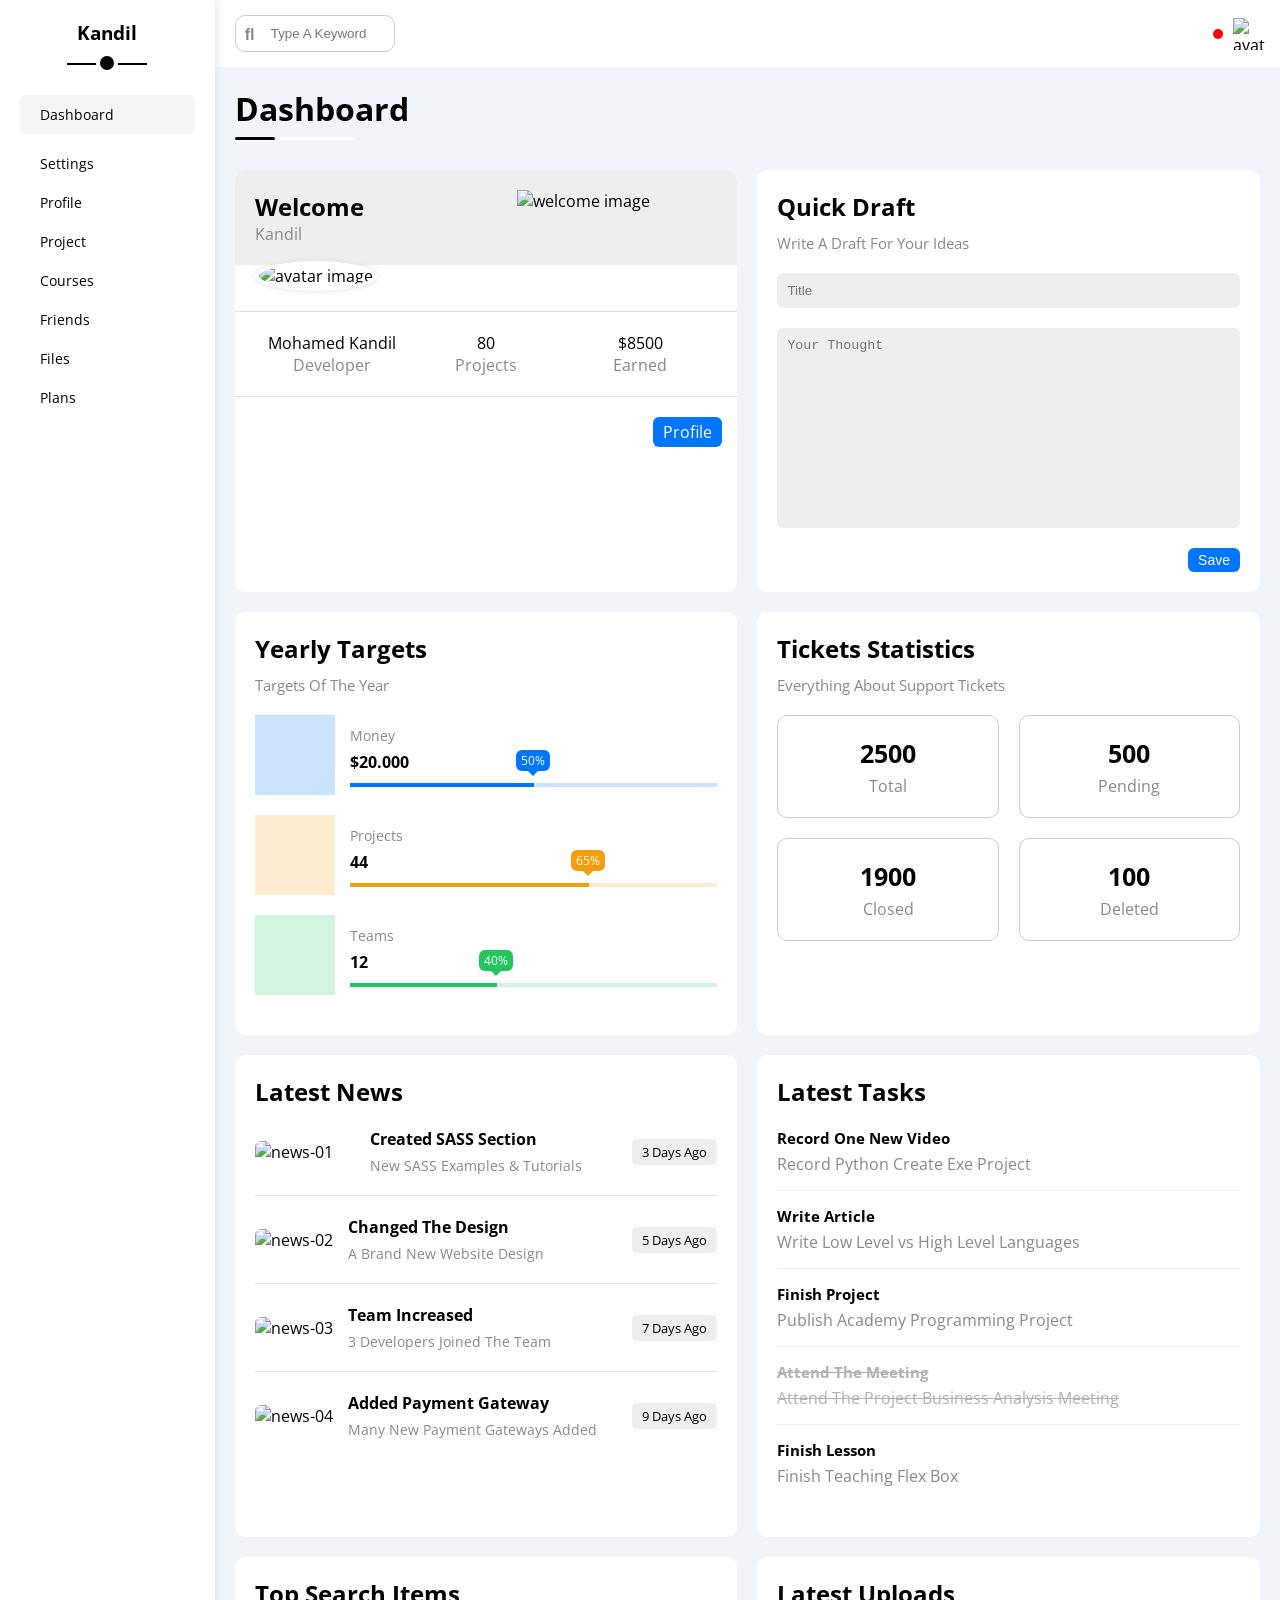
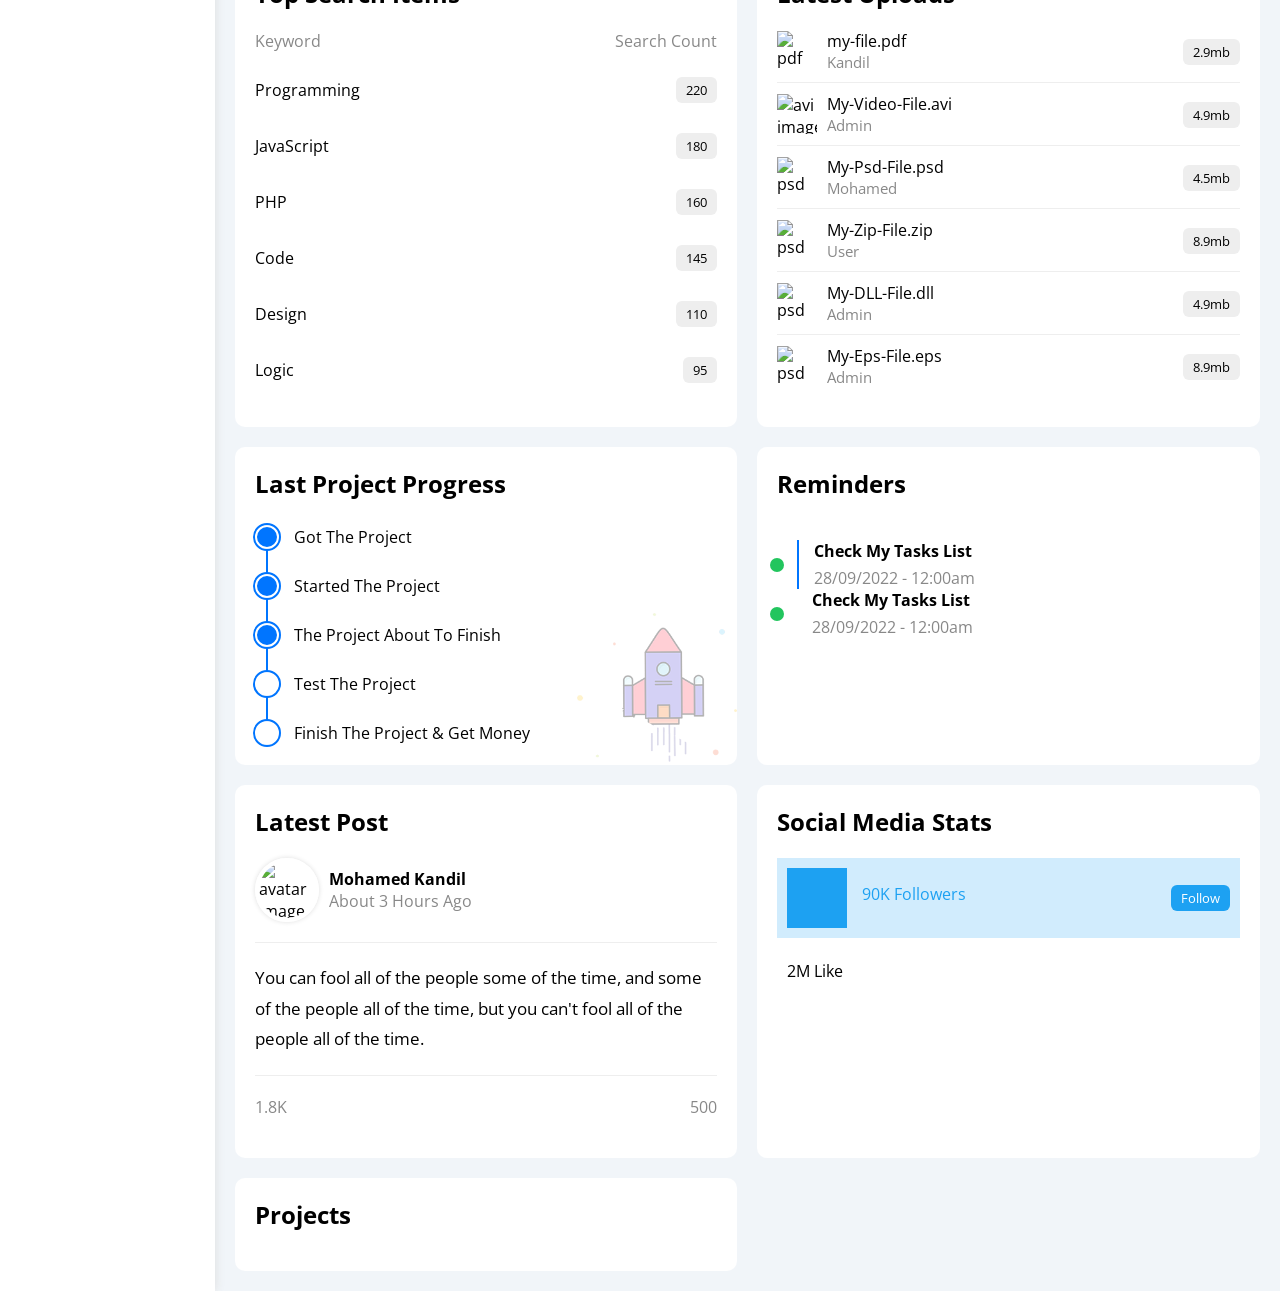
==== index.html @ f4daa24b "Add Last Project Progress Section" ====
<!doctype html>
<html lang="en">
  <head>
    <meta charset="UTF-8" />
    <meta name="viewport" content="width=device-width, initial-scale=1.0" />
    <!-- Google Fonts -->
    <link rel="preconnect" href="https://fonts.googleapis.com" />
    <link rel="preconnect" href="https://fonts.gstatic.com" crossorigin />
    <link
      href="https://fonts.googleapis.com/css2?family=Open+Sans:ital,wght@0,300..800;1,300..800&display=swap"
      rel="stylesheet"
    />
    <!-- Google Fonts -->
    <!-- Font Awesome -->
    <link rel="stylesheet" href="css/all.min.css" />
    <!-- Font Awesome -->
    <!-- FrameWorke Css -->
    <link rel="stylesheet" href="css/framework.css" />
    <!-- FrameWorke Css -->
    <!-- Master Css -->
    <link rel="stylesheet" href="css/master.css" />
    <!-- Master Css -->
    <title>Kandil | Dashboard</title>
  </head>

  <body>
    <div class="page d-flex">
      <!-- Start Sidebar -->
      <div class="sidebar bg-white p-20 p-relative">
        <h3 class="m-0 txt-center p-relative">Kandil</h3>
        <ul>
          <li>
            <a
              class="active d-flex align-center fs-14 c-black radius-6 p-10 mb-10"
              href="index.html"
            >
              <i class="fa-regular fa-chart-bar fa-fw"></i>
              <span class="">Dashboard</span>
            </a>
          </li>

          <li>
            <a
              class="d-flex align-center c-black fs-14 radius-6 p-10"
              href="settings.html"
            >
              <i class="fa-solid fa-gear fa-fw"></i>
              <span>Settings</span>
            </a>
          </li>

          <li>
            <a
              class="d-flex align-center c-black fs-14 radius-6 p-10"
              href="profile.html"
            >
              <i class="fa-solid fa-user fa-fw"></i>
              <span>Profile</span>
            </a>
          </li>

          <li>
            <a
              class="d-flex align-center c-black fs-14 radius-6 p-10"
              href="project.html"
            >
              <i class="fa-solid fa-diagram-project fa-fw"></i>
              <span>Project</span>
            </a>
          </li>

          <li>
            <a
              class="d-flex align-center c-black fs-14 radius-6 p-10"
              href="courses.html"
            >
              <i class="fa-solid fa-graduation-cap fa-fw"></i>
              <span>Courses</span>
            </a>
          </li>

          <li>
            <a
              class="d-flex align-center c-black fs-14 radius-6 p-10"
              href="friends.html"
            >
              <i class="fa-solid fa-user-group fa-fw"></i>
              <span>Friends</span>
            </a>
          </li>

          <li>
            <a
              class="d-flex align-center c-black fs-14 radius-6 p-10"
              href="files.html"
            >
              <i class="fa-regular fa-file fa-fw"></i>
              <span>Files</span>
            </a>
          </li>

          <li>
            <a
              class="d-flex align-center c-black fs-14 radius-6 p-10"
              href="plans.html"
            >
              <i class="fa-regular fa-credit-card fa-fw"></i>
              <span>Plans</span>
            </a>
          </li>
        </ul>
      </div>
      <!-- End Sidebar -->

      <!-- Start Content -->
      <div class="content w-full">
        <!-- Start Head -->
        <div class="head bg-white p-15 flex-between">
          <div class="search p-relative">
            <input class="p-10" type="search" placeholder="Type A Keyword" />
          </div>
          <div class="icons d-flex align-center">
            <span class="notification p-relative">
              <i class="fa-regular fa-bell fa-lg"></i>
            </span>
            <img src="images/avatar.png" alt="avatar image" />
          </div>
        </div>
        <!-- End Head -->

        <!-- Start Heading -->
        <h1 class="p-relative">Dashboard</h1>
        <!-- End Heading -->

        <div class="wrapper d-grid gap-20">
          <!-- Start  Box Welcome -->
          <div class="welcome bg-white radius-10 txt-c-mobile">
            <div class="intro d-flex space-between bg-eee p-20">
              <div>
                <h2 class="mt-0">Welcome</h2>
                <p class="c-grey">Kandil</p>
              </div>
              <img
                src="images/welcome.png"
                alt="welcome image"
                class="d-none-mobile"
              />
            </div>
            <img src="images/avatar.png" alt="avatar image" class="avatar" />
            <div class="body d-flex txt-center p-20 mt-20 mb-20 d-block-mobile">
              <div>
                Mohamed Kandil<span class="c-grey d-block">Developer</span>
              </div>
              <div>80<span class="c-grey d-block">Projects</span></div>
              <div>$8500 <span class="c-grey d-block">Earned</span></div>
            </div>
            <a
              href="profile.htlm"
              class="visit bg-blue c-white d-block w-fit btn-shape"
              >Profile</a
            >
          </div>
          <!-- End  Box Welcome -->

          <!-- Start Box Quick Draft -->
          <div class="quick-draft p-20 bg-white radius-10">
            <h2 class="mt-0 mb-10">Quick Draft</h2>
            <p class="mt-0 mb-20 c-grey fs-15">Write A Draft For Your Ideas</p>

            <form>
              <input
                type="text"
                placeholder="Title"
                class="d-block w-full p-10 radius-6 mb-20 bg-eee"
              />
              <textarea
                placeholder="Your Thought"
                class="d-block w-full p-10 radius-6 mb-20 bg-eee"
              ></textarea>
              <input
                type="submit"
                value="Save"
                class="save fs-14 bg-blue c-white d-block w-fit btn-shape"
              />
            </form>
          </div>
          <!-- End Box Quick Draft -->

          <!-- Start Box Yearly Targets -->
          <div class="targets p-20 bg-white radius-10">
            <h2 class="mt-0 mb-10">Yearly Targets</h2>
            <p class="mt-0 mb-20 c-grey fs-15">Targets Of The Year</p>

            <div class="target-row mb-20 flex-center blue">
              <div class="icon flex-center blue">
                <i class="fa-solid fa-dollar-sign fa-lg c-blue"></i>
              </div>

              <div class="details">
                <span class="c-grey fs-14">Money</span>
                <span class="d-block mt-5 mb-10 fw-bold">$20.000</span>
                <div class="progress p-relative">
                  <span class="bg-blue blue" style="width: 50%">
                    <span class="bg-blue">50%</span>
                  </span>
                </div>
              </div>
            </div>

            <div class="target-row mb-20 flex-center orange">
              <div class="icon flex-center orange">
                <i class="fa-solid fa-code fa-lg c-orange"></i>
              </div>

              <div class="details">
                <span class="c-grey fs-14">Projects</span>
                <span class="d-block mt-5 mb-10 fw-bold">44</span>
                <div class="progress p-relative">
                  <span class="bg-orange orange" style="width: 65%">
                    <span class="bg-orange">65%</span>
                  </span>
                </div>
              </div>
            </div>

            <div class="target-row mb-20 flex-center green">
              <div class="icon flex-center green">
                <i class="fa-solid fa-user fa-lg c-green"></i>
              </div>

              <div class="details">
                <span class="c-grey fs-14">Teams</span>
                <span class="d-block mt-5 mb-10 fw-bold">12</span>
                <div class="progress p-relative">
                  <span class="bg-green green" style="width: 40%">
                    <span class="bg-green">40%</span>
                  </span>
                </div>
              </div>
            </div>
          </div>
          <!-- Start Box Yearly Targets -->

          <!-- Start Tickets -->
          <div class="tickets p-20 bg-white radius-10">
            <h2 class="mt-0 mb-10">Tickets Statistics</h2>
            <p class="mt-0 mb-20 c-grey fs-15">
              Everything About Support Tickets
            </p>
            <div class="d-flex gap-20 f-wrap txt-center">
              <div class="box p-20 radius-10 c-grey">
                <i
                  class="fa-regular fa-rectangle-list fa-2x mb-10 c-orange"
                ></i>
                <span class="d-block mb-5 c-black fs-25 fw-bold">2500</span
                >Total
              </div>

              <div class="box p-20 radius-10 c-grey">
                <i class="fa-solid fa-spinner fa-2x mb-10 c-blue"></i>
                <span class="d-block mb-5 c-black fs-25 fw-bold">500</span
                >Pending
              </div>

              <div class="box p-20 radius-10 c-grey">
                <i class="fa-regular fa-circle-check fa-2x mb-10 c-green"></i>
                <span class="d-block mb-5 c-black fs-25 fw-bold">1900</span
                >Closed
              </div>

              <div class="box p-20 radius-10 c-grey">
                <i class="fa-regular fa-rectangle-xmark fa-2x mb-10 c-red"></i>
                <span class="d-block mb-5 c-black fs-25 fw-bold">100</span
                >Deleted
              </div>
            </div>
          </div>
          <!-- End Tickets -->

          <!-- Start News -->
          <div class="news p-20 bg-white radius-10">
            <h2 class="mt-0 mb-20">Latest News</h2>

            <div class="new-row d-flex flex-between mb-20 pb-20">
              <img src="images/news-01.png" alt="news-01" class="radius-6" />
              <div class="info">
                <h3 class="mt-0 mb-6 fs-16">Created SASS Section</h3>
                <p class="c-grey fs-14">New SASS Examples & Tutorials</p>
              </div>
              <div class="btn-shape bg-eee w-fit fs-13">3 Days Ago</div>
            </div>

            <div class="new-row d-flex flex-between mb-20 pb-20">
              <div>
                <img src="images/news-02.png" alt="news-02" class="radius-6" />
              </div>
              <div class="info">
                <h3 class="mt-0 mb-6 fs-16">Changed The Design</h3>
                <p class="c-grey fs-14">A Brand New Website Design</p>
              </div>
              <div class="btn-shape bg-eee w-fit fs-13">5 Days Ago</div>
            </div>

            <div class="new-row d-flex flex-between mb-20 pb-20">
              <div>
                <img src="images/news-03.png" alt="news-03" class="radius-6" />
              </div>
              <div class="info">
                <h3 class="mt-0 mb-6 fs-16">Team Increased</h3>
                <p class="c-grey fs-14">3 Developers Joined The Team</p>
              </div>
              <div class="btn-shape bg-eee w-fit fs-13">7 Days Ago</div>
            </div>

            <div class="new-row d-flex flex-between mb-20 pb-20">
              <div>
                <img src="images/news-04.png" alt="news-04" class="radius-6" />
              </div>
              <div class="info">
                <h3 class="mt-0 mb-6 fs-16">Added Payment Gateway</h3>
                <p class="c-grey fs-14">Many New Payment Gateways Added</p>
              </div>
              <div class="btn-shape bg-eee w-fit fs-13">9 Days Ago</div>
            </div>
          </div>
          <!-- End News -->

          <!-- Start Tasks -->
          <div class="tasks p-20 bg-white radius-10">
            <h2 class="mt-0 mb-20">Latest Tasks</h2>

            <div class="task-row flex-between mb-15 pb-15">
              <div class="info">
                <h2 class="mb-5 fs-15">Record One New Video</h2>
                <p class="m-0 c-grey">Record Python Create Exe Project</p>
              </div>

              <div class="icon">
                <i class="fa-regular fa-trash-can delete"></i>
              </div>
            </div>

            <div class="task-row flex-between mb-15 pb-15">
              <div class="info">
                <h2 class="mb-5 fs-15">Write Article</h2>
                <p class="m-0 c-grey">
                  Write Low Level vs High Level Languages
                </p>
              </div>
              <div class="icon">
                <i class="fa-regular fa-trash-can delete"></i>
              </div>
            </div>

            <div class="task-row flex-between mb-15 pb-15">
              <div class="info">
                <h2 class="mb-5 fs-15">Finish Project</h2>
                <p class="m-0 c-grey">Publish Academy Programming Project</p>
              </div>
              <div class="icon">
                <i class="fa-regular fa-trash-can delete"></i>
              </div>
            </div>

            <div class="task-row flex-between mb-15 pb-15">
              <div class="info done">
                <h2 class="mb-5 fs-15">Attend The Meeting</h2>
                <p class="m-0">Attend The Project Business Analysis Meeting</p>
              </div>
              <div class="icon c-ccc">
                <i class="fa-regular fa-trash-can delete"></i>
              </div>
            </div>

            <div class="task-row flex-between mb-15 pb-15">
              <div class="info">
                <h2 class="mb-5 fs-15">Finish Lesson</h2>
                <p class="m-0 c-grey">Finish Teaching Flex Box</p>
              </div>
              <div class="icon">
                <i class="fa-regular fa-trash-can delete"></i>
              </div>
            </div>
          </div>
          <!-- End Tasks -->

          <!-- Start Top Search Items -->
          <div class="search p-20 bg-white radius-10">
            <h2 class="mt-0 mb-20">Top Search Items</h2>

            <div class="item-head d-flex flex-between c-grey mb-10">
              <div>Keyword</div>
              <div>Search Count</div>
            </div>

            <div class="items d-flex flex-between pt-15 pb-15">
              <span class="">Programming</span>
              <span class="fs-13 bg-eee btn-shape">220</span>
            </div>
            <div class="items d-flex flex-between pt-15 pb-15">
              <span>JavaScript</span>
              <span class="fs-13 bg-eee btn-shape">180</span>
            </div>
            <div class="items d-flex flex-between pt-15 pb-15">
              <span>PHP</span>
              <span class="fs-13 bg-eee btn-shape">160</span>
            </div>
            <div class="items d-flex flex-between pt-15 pb-15">
              <span>Code</span>
              <span class="fs-13 bg-eee btn-shape">145</span>
            </div>
            <div class="items d-flex flex-between pt-15 pb-15">
              <span>Design</span>
              <span class="fs-13 bg-eee btn-shape">110</span>
            </div>
            <div class="items d-flex flex-between pt-15 pb-15">
              <span>Logic</span>
              <span class="fs-13 bg-eee btn-shape">95</span>
            </div>
          </div>
          <!-- End Top Search Items -->

          <!-- Start Uploads -->
          <div class="uploads p-20 bg-white radius-10">
            <h2 class="mt-0 mb-20">Latest Uploads</h2>

            <div class="upload-row flex-between mb-10 pb-10">
              <div class="d-flex align-center">
                <img src="images/pdf.svg" alt="pdf image" />
                <div>
                  <span>my-file.pdf</span>
                  <span class="d-block c-grey fs-15">Kandil</span>
                </div>
              </div>
              <div><span class="btn-shape bg-eee fs-13">2.9mb</span></div>
            </div>

            <div class="upload-row flex-between mb-10 pb-10">
              <div class="d-flex align-center">
                <img src="images/avi.svg" alt="avi image" />
                <div>
                  <span>My-Video-File.avi</span>
                  <span class="d-block c-grey fs-15">Admin</span>
                </div>
              </div>
              <div><span class="btn-shape bg-eee fs-13">4.9mb</span></div>
            </div>

            <div class="upload-row flex-between mb-10 pb-10">
              <div class="d-flex align-center">
                <img src="images/psd.svg" alt="psd image" />
                <div>
                  <span>My-Psd-File.psd</span>
                  <span class="d-block c-grey fs-15">Mohamed</span>
                </div>
              </div>
              <div><span class="btn-shape bg-eee fs-13">4.5mb</span></div>
            </div>

            <div class="upload-row flex-between mb-10 pb-10">
              <div class="d-flex align-center">
                <img src="images/zip.svg" alt="psd image" />
                <div>
                  <span>My-Zip-File.zip</span>
                  <span class="d-block c-grey fs-15">User</span>
                </div>
              </div>
              <div><span class="btn-shape bg-eee fs-13">8.9mb</span></div>
            </div>

            <div class="upload-row flex-between mb-10 pb-10">
              <div class="d-flex align-center">
                <img src="images/dll.svg" alt="psd image" />
                <div>
                  <span>My-DLL-File.dll</span>
                  <span class="d-block c-grey fs-15">Admin</span>
                </div>
              </div>
              <div><span class="btn-shape bg-eee fs-13">4.9mb</span></div>
            </div>

            <div class="upload-row flex-between mb-10 pb-10">
              <div class="d-flex align-center">
                <img src="images/eps.svg" alt="psd image" />
                <div>
                  <span>My-Eps-File.eps</span>
                  <span class="d-block c-grey fs-15">Admin</span>
                </div>
              </div>
              <div><span class="btn-shape bg-eee fs-13">8.9mb</span></div>
            </div>
          </div>
          <!-- End Uploads -->

          <!-- Start Last Project Progress -->
          <div class="last-project p-20 bg-white radius-10 p-relative">
            <h2 class="mt-0 mb-20">Last Project Progress</h2>
            <ul class="m-0 p-relative">
              <li class="mt-25 d-flex align-center done">Got The Project</li>
              <li class="mt-25 d-flex align-center done">Started The Project</li>
              <li class="mt-25 d-flex align-center done">The Project About To Finish</li>
              <li class="mt-25 d-flex align-center curent">Test The Project</li>
              <li class="mt-25 d-flex align-center">Finish The Project & Get Money</li>
            </ul>
            <img
              src="images/project.png"
              alt="project process image"
              class="d-none-mobile"
            />
          </div>
          <!-- End Last Project Progress -->

          <!-- Start Reminders -->
          <div class="reminders p-20 bg-white radius-10">
            <h2 class="mt-0 mb-20">Reminders</h2>
            <ul class="p-20">
              <li class="p-relative">
                <span class="circle"></span>
                <div class="pl-15 blue">
                  <p class="fw-bold mb-5">Check My Tasks List</p>
                  <span class="d-block c-grey">28/09/2022 - 12:00am </span>
                </div>
              </li>

              <li class="p-relative">
                <span class="circle"></span>
                <div class="pl-15 green">
                  <p class="fw-bold mb-5">Check My Tasks List</p>
                  <span class="d-block c-grey">28/09/2022 - 12:00am </span>
                </div>
              </li>
            </ul>
          </div>
          <!-- End Reminders -->

          <!-- Start Post -->
          <div class="post p-20 bg-white radius-10">
            <h2 class="mt-0 mb-20">Latest Post</h2>
            <div class="post-header d-flex align-center pb-20">
              <img src="images/avatar.png" alt="avatar image" />
              <div>
                <span class="d-block fw-bold">Mohamed Kandil</span>
                <span class="d-block c-grey">About 3 Hours Ago</span>
              </div>
            </div>
            <div class="post-paragraph pt-20 pb-20 fs-17">
              <p>
                You can fool all of the people some of the time, and some of the
                people all of the time, but you can't fool all of the people all
                of the time.
              </p>
            </div>
            <div class="icons d-flex flex-between pt-20 pb-20 c-grey">
              <div>
                <i class="fa-regular fa-heart fa-lg"></i>
                <span>1.8K</span>
              </div>
              <div>
                <i class="fa-regular fa-comments fa-lg"></i>
                <span>500</span>
              </div>
            </div>
          </div>
          <!-- End Post -->

          <!-- Start Social Media -->
          <div class="social-media p-20 bg-white radius-10">
            <h2 class="mt-0 mb-20">Social Media Stats</h2>
            <div class="box twitter flex-between p-10 mb-10">
              <i
                class="fa-brands fa-twitter fa-2x c-white d-flex flex-center"
              ></i>
              <span class="social-stats">90K Followers</span>
              <a href="#" class="btn-shape fs-13 c-white">Follow</a>
            </div>

            <div class="box facebook flex-between p-10 mb-10">
              <i
                class="fa-brands fa-facebook-f fa-2x c-white d-flex flex-center"
              ></i>
              <span class="social-stats">2M Like</span>
              <a href="#" class="btn-shape fs-13 c-white">Like</a>
            </div>
          </div>
          <!-- End Social Media -->

          <!-- Start Projects - table -->
          <div class="project-table p-20 bg-white radius-10 w-full">
            <h2 class="mt-0 mb-20">Projects</h2>
          </div>
          <!-- End  Projects - table -->
        </div>
      </div>
      <!-- End Content -->
    </div>
  </body>
</html>
<!--  -->
<!-- <i class="fa-solid fa-user fa-lg green"></i> -->
---- css/framework.css ----
:root {
  --blue-color: #0075ff;
  --blue-alt-color: #0d69d5;
  --orange-color: #f59e0b;
  --green-color: #22c55e;
  --red-color: #f44336;
  --grey-color: #888;
}
/*Start Box Model */
.d-none {
  display: none;
}
.d-block {
  display: block;
}
.d-flex {
  display: flex;
}
.justify-center {
  justify-content: center;
}
.space-between {
  justify-content: space-between;
}
.align-center {
  align-items: center;
}
.f-wrap {
  flex-wrap: wrap;
}
.flex-between {
  display: flex;
  justify-content: space-between;
  align-items: center;
}
.flex-center {
  display: flex;
  justify-content: center;
  align-items: center;
}
.d-grid {
  display: grid;
}
.gap-20 {
  gap: 20px;
}
/* End Box Model */

/* Start Padding */
.p-0 {
  padding: 0;
}
.p-10 {
  padding: 10px;
}
.p-15 {
  padding: 15px;
}
.p-20 {
  padding: 20px;
}
.p-40 {
  padding: 40px;
}
.pt-15 {
  padding-top: 15px;
}
.pt-20 {
  padding-top: 20px;
}
.pr-10 {
  padding-right: 10px;
}
.pb-15 {
  padding-bottom: 15px;
}
.pb-10 {
  padding-bottom: 10px;
}
.pb-20 {
  padding-bottom: 20px;
}
.pl-15 {
  padding-left: 15px;
}
/* End Padding */

/* Start Margin */
.m-0 {
  margin: 0;
}
.m-20 {
  margin: 20px;
}
.mt-0 {
  margin-top: 0;
}
.mt-5 {
  margin-top: 5px;
}
.mt-10 {
  margin-top: 10px;
}
.mt-20 {
  margin-top: 20px;
}
.mt-25 {
  margin-top: 25px;
}
.mr-10 {
  margin-right: 10px;
}
.mr-15 {
  margin-right: 15px;
}
.mr-20 {
  margin-right: 20px;
}
.mb-5 {
  margin-bottom: 5px;
}
.mb-6 {
  margin-bottom: 6px;
}
.mb-10 {
  margin-bottom: 10px;
}
.mb-15 {
  margin-bottom: 15px;
}
.mb-20 {
  margin-bottom: 20px;
}
.ml-10 {
  margin-left: 10px;
}
/* End Margin */

/* Start Colors */
.c-white {
  color: white;
}
.c-black {
  color: black;
}
.c-grey {
  color: var(--grey-color);
}
.c-blue {
  color: var(--blue-color);
}
.c-orange {
  color: var(--orange-color);
}
.c-red {
  color: var(--red-color);
}
.c-green {
  color: var(--green-color);
}
.c-ccc {
  color: #ccc;
}

/* End Colors */

/* Start Background - Colors */
.bg-white {
  background-color: white;
}
.bg-grey {
  background-color: #f6f6f6;
}
.bg-blue {
  background-color: var(--blue-color);
}
.bg-orange {
  background-color: var(--orange-color);
}
.bg-green {
  background-color: var(--green-color);
}
.bg-eee {
  background-color: #eee;
}
/* End Background - Colors */

/* Start Fonts */
.txt-center {
  text-align: center;
}
.fs-13 {
  font-size: 13px;
}
.fs-14 {
  font-size: 14px;
}
.fs-15 {
  font-size: 15px;
}
.fs-16 {
  font-size: 16px;
}
.fs-17 {
  font-size: 17px;
}
.fs-18 {
  font-size: 18px;
}
.fs-20 {
  font-size: 20px;
}
.fs-25 {
  font-size: 25px;
}
.fw-bold {
  font-weight: 700;
}
/* End Fonts */

/* Start Border */
.radius-6 {
  border-radius: 6px;
}
.radius-10 {
  border-radius: 10px;
}
/* End Border */

/* Start Position */
.p-relative {
  position: relative;
}
.p-absolute {
  position: absolute;
}
/* End Position*/

/* Start Width */
.w-full {
  width: 100%;
}
.w-fit {
  width: fit-content;
}
/* End Width */

/* Start Mobile Media */
@media (max-width: 767px) {
  .txt-c-mobile {
    text-align: center;
  }
  .d-block-mobile {
    display: block;
  }
  .d-none-mobile {
    display: none;
  }
  .w-100 {
    width: 100%;
  }
}
/* End Mobile Media */

/* Start Static Shap */
.btn-shape {
  border-radius: 6px;
  padding: 4px 10px;
}
/* End Static Shap */
---- css/master.css ----
:root {
  --blue-color: #0075ff;
  --blue-alt-color: #0d69d5;
  --orange-color: #f59e0b;
  --green-color: #22c55e;
  --red-color: #f44336;
  --grey-color: #888;
}
* {
  box-sizing: border-box;
  padding: 0;
  margin: 0;
}
body {
  font-family: "Open Sans", sans-serif;
}
*:focus {
  outline: none;
}
a {
  text-decoration: none;
}
ul {
  list-style: none;
  padding: 0;
}
::-webkit-scrollbar {
  width: 15px;
}
::-webkit-scrollbar-track {
  background-color: white;
}
::-webkit-scrollbar-thumb {
  background-color: var(--blue-color);
}
::-webkit-scrollbar-thumb:hover {
  background-color: var(--blue-alt-color);
}
/* Start Page */
.page {
  min-height: 100vh;
  background-color: #f1f5f9;
}
/* End Page */

/*Start Sidbar*/
.sidebar {
  width: 250px;
  box-shadow: 0 0 10px #ddd;
}
.sidebar > h3 {
  margin-bottom: 50px;
}
.sidebar > h3::before {
  content: "";
  position: absolute;
  width: 80px;
  height: 2px;
  background-color: black;
  bottom: -20px;
  left: 50%;
  transform: translateX(-50%);
}
.sidebar > h3::after {
  content: "";
  position: absolute;
  width: 14px;
  height: 14px;
  border-radius: 50%;
  background-color: black;
  bottom: -29px;
  left: 50%;
  transform: translateX(-50%);
  border: 4px solid white;
}
.sidebar ul li a {
  transition: 0.3s;
}
.sidebar ul li a.active,
.sidebar ul li a:hover {
  background-color: #f6f6f6;
}

.sidebar ul li a span {
  font-size: 14px;
  margin-left: 10px;
}
@media (max-width: 767px) {
  .sidebar {
    width: 58px;
    padding: 10px;
  }
  .sidebar h3 {
    font-size: 13px;
    margin-bottom: 15px;
  }
  .sidebar h3::before,
  .sidebar h3::after {
    display: none;
  }
  .sidebar span {
    display: none;
  }
}

/*End Sidbar*/

/* Start Content => Head */
.content {
  overflow: hidden;
}
.head .search::before {
  content: "\f002";
  font-family: var(--fa-family-classic);
  font-weight: 900;
  position: absolute;
  left: 15px;
  top: 50%;
  transform: translateY(-50%);
  color: var(--grey-color);
}
.head .search input {
  border: 1px solid #ccc;
  caret-color: var(--grey-color);
  border-radius: 10px;
  margin-left: 5px;
  padding-left: 35px;
  width: 160px;
  transition: 0.3s;
}
.head .search input:focus {
  width: 200px;
}
.head .search input:focus::placeholder {
  color: transparent; /* or  opacity: 0; */
}
.head .icons .notification::before {
  content: "";
  position: absolute;
  width: 10px;
  height: 10px;
  background-color: red;
  border-radius: 50%;
  top: -5px;
  right: -5px;
}
.head .icons img {
  width: 32px;
  height: 32px;
  margin-left: 15px;
  cursor: pointer;
}
/* End Content => Head*/

/* Start page Heading */

.page h1 {
  margin: 20px 20px 40px;
}
.page h1::before,
.page h1:after {
  content: "";
  position: absolute;
  height: 3px;
  left: 0;
  bottom: -10px;
  border-radius: 6px;
}
.page h1::before {
  width: 120px;
  background-color: white;
}
.page h1::after {
  width: 40px;
  background-color: black;
}
/* End page Heading */

/* Start Wrapper */
.wrapper {
  grid-template-columns: repeat(auto-fill, minmax(450px, 1fr));
  margin-left: 20px;
  margin-right: 20px;
  margin-bottom: 20px;
}
@media (max-width: 767px) {
  .wrapper {
    grid-template-columns: minmax(200px, 1fr);
    margin-left: 10px;
    margin-right: 10px;
    gap: 10px;
  }
}
/* Start Box Welcome */
.welcome {
  overflow: hidden;
}
.welcome .intro img {
  margin-bottom: -10px;
  width: 200px;
}
.welcome img.avatar {
  width: 64px;
  height: 64px;
  border-radius: 50%;
  border: 4px solid white;
  box-shadow: 0 0 5px #ddd;
  margin-left: 20px;
  margin-top: -32px;
}
.welcome .body {
  border-top: 1px solid #ddd;
  border-bottom: 1px solid #ddd;
}
.welcome .body > div {
  flex: 1;
}
.welcome .visit {
  margin: 0 15px 15px auto;
  transition: 0.3s;
}
.welcome .visit:hover {
  background-color: var(--blue-alt-color);
}
@media (max-width: 767px) {
  .welcome .intro {
    padding-bottom: -30px;
  }
  .welcome .body > div:not(:last-child) {
    margin-bottom: 20px;
  }
}
/* End Box Welcome */

/* Start Box Quick Draft */
.quick-draft input,
.quick-draft textarea {
  border: none;
  outline: none;
}
.quick-draft textarea {
  resize: none;
  min-height: 200px;
}
.quick-draft input.save {
  margin-left: auto;
  cursor: pointer;
  transition: 0.3s;
}
.quick-draft input.save:hover {
  background-color: var(--blue-alt-color);
}
/* End Box Quick Draft */

/* Start Yearly Targets*/
.targets .target-row .icon {
  width: 80px;
  height: 80px;
  margin-right: 15px;
}
.targets .target-row .details {
  flex: 1;
}
.targets .target-row .details .progress {
  height: 4px;
}
.targets .target-row .details .progress > span {
  position: absolute;
  top: 0;
  left: 0;
  height: 100%;
}
.targets .target-row .details .progress > span span {
  position: absolute;
  bottom: 16px;
  right: -16px;
  color: white;
  padding: 2px 5px;
  border-radius: 6px;
  font-size: 12px;
}
.targets .target-row .details .progress > span span::after {
  content: "";
  position: absolute;
  border-color: transparent;
  border-style: solid;
  border-width: 5px;
  bottom: -10px;
  left: 50%;
  transform: translateX(-50%);
}
.targets .target-row .details .progress > .blue span::after {
  border-top-color: var(--blue-color);
}
.targets .target-row .details .progress > .orange span::after {
  border-top-color: var(--orange-color);
}
.targets .target-row .details .progress > .green span::after {
  border-top-color: var(--green-color);
}

.blue .icon,
.blue .progress {
  background-color: rgb(0 117 255 / 20%);
}
.orange .icon,
.orange .progress {
  background-color: rgb(245 158 11 / 20%);
}
.green .icon,
.green .progress {
  background-color: rgb(34 197 94 / 20%);
}
/* End Yearly Targets*/

/* Start Tickets */
.tickets .box {
  border: 1px solid #ccc;
  width: calc(50% - 10px);
}
@media (max-width: 767px) {
  .tickets .box {
    width: 100%;
  }
}
/* End Tickets */

/* Start News*/
.news .new-row:not(:last-child) {
  border-bottom: 1px solid #ddd;
}
.news .new-row img {
  width: 100px;
  margin-right: 15px;
}
.news .new-row .info {
  flex-grow: 1;
}
@media (max-width: 767px) {
  .news .new-row {
    flex-direction: column;
    text-align: center;
  }
  .news .new-row .info p {
    margin-bottom: 10px;
  }
}
/* End News*/

/* Start Tasks */
.tasks .task-row:not(:last-child) {
  border-bottom: 1px solid #eee;
}
.tasks .task-row .info {
  flex-grow: 1;
}
.task-row .done {
  text-decoration: line-through;
  opacity: 0.3;
}
.tasks .task-row .icon .delete {
  cursor: pointer;
  transition: 0.3s;
}
.tasks .task-row .icon .delete:hover {
  color: var(--red-color);
  transform: scale(1.2);
}
/* End Tasks */

/* Start  Search*/
/* Without CSS Here */
/* End  Search*/

/* Start Uploads */
.uploads .upload-row:not(:last-child) {
  border-bottom: 1px solid #eee;
}
.uploads .upload-row img {
  width: 40px;
  height: 40px;
  margin-right: 10px;
}
/* End Uploads */
/* Start Project Progress */
.last-project ul::before {
  content: "";
  position: absolute;
  left: 11px;
  width: 2px;
  height: 100%;
  background-color: var(--blue-color);
}
.last-project ul li::before {
  content: "";
  width: 20px;
  height: 20px;
  display: block;
  border-radius: 50%;
  background-color: white;
  border: 2px solid white;
  outline: 2px solid var(--blue-color);
  margin-right: 15px;
  z-index: 1;
}
.last-project ul li.done::before {
  background-color: var(--blue-color);
}
.last-project ul li.curent::before {
  animation: change-color 0.8s infinite alternate;
}
@keyframes change-color {
  from {
    background-color: var(--blue-color);
  }
  to {
    background-color: white;
  }
}
.last-project img {
  content: "";
  position: absolute;
  right: 0;
  bottom: 0;
  width: 160px;
  opacity: 0.3;
}
/* End Project Progress */
/* Start Reminders */
.reminders .circle {
  content: "";
  position: absolute;
  width: 14px;
  height: 14px;
  border-radius: 50%;
  background-color: var(--blue-color);
  top: 50%;
  left: -20px;
  transform: translate(-50%, -50%);
}
.reminders .circle {
  content: "";
  position: absolute;
  width: 14px;
  height: 14px;
  border-radius: 50%;
  background-color: var(--green-color);
  top: 50%;
  left: -20px;
  transform: translate(-50%, -50%);
}
.reminders ul li .blue {
  border-left: 2px solid var(--blue-color);
}
/* End Reminders */
/* Start Post */
.post img {
  width: 64px;
  height: 64px;
  border-radius: 50%;
  border: 4px solid white;
  box-shadow: 0 0 5px #ddd;
  margin-right: 10px;
}
.post .post-header {
  border-bottom: 1px solid #eee;
}
.post .post-paragraph {
  line-height: 1.8;
  border-bottom: 1px solid #eee;
}
/* End Post */

/* Start Social Mediad */
.social-media .box.twitter {
  background-color: rgb(29 161 242 / 20%);
}
.social-media .social-stats {
  flex: 1;
}
.social-media .box.twitter i {
  background-color: #1da1f2;
  width: 60px;
  height: 60px;
  transition: 0.3s;
}
.social-media .box i:hover {
  transform: rotate(5deg);
}

.social-media .box.twitter span {
  width: 60px;
  height: 60px;
  padding: 15px 15px 15px;
  color: #1da1f2;
}
.social-media .box.twitter a {
  background-color: #1da1f2;
}

/* Twitter #1da1f2*/
/* Facebook #1877f2*/
/* YouTube #ff0000*/
/* LinkedIn #0a66c2*/
/*  */
/* <i class="fa-brands fa-youtube"></i> */
/*<i class="fa-brands fa-linkedin"></i> */

/* End Social Mediad */
/* Start Projects - table  */
/* End Projects - table  */
/* End Wrapper */
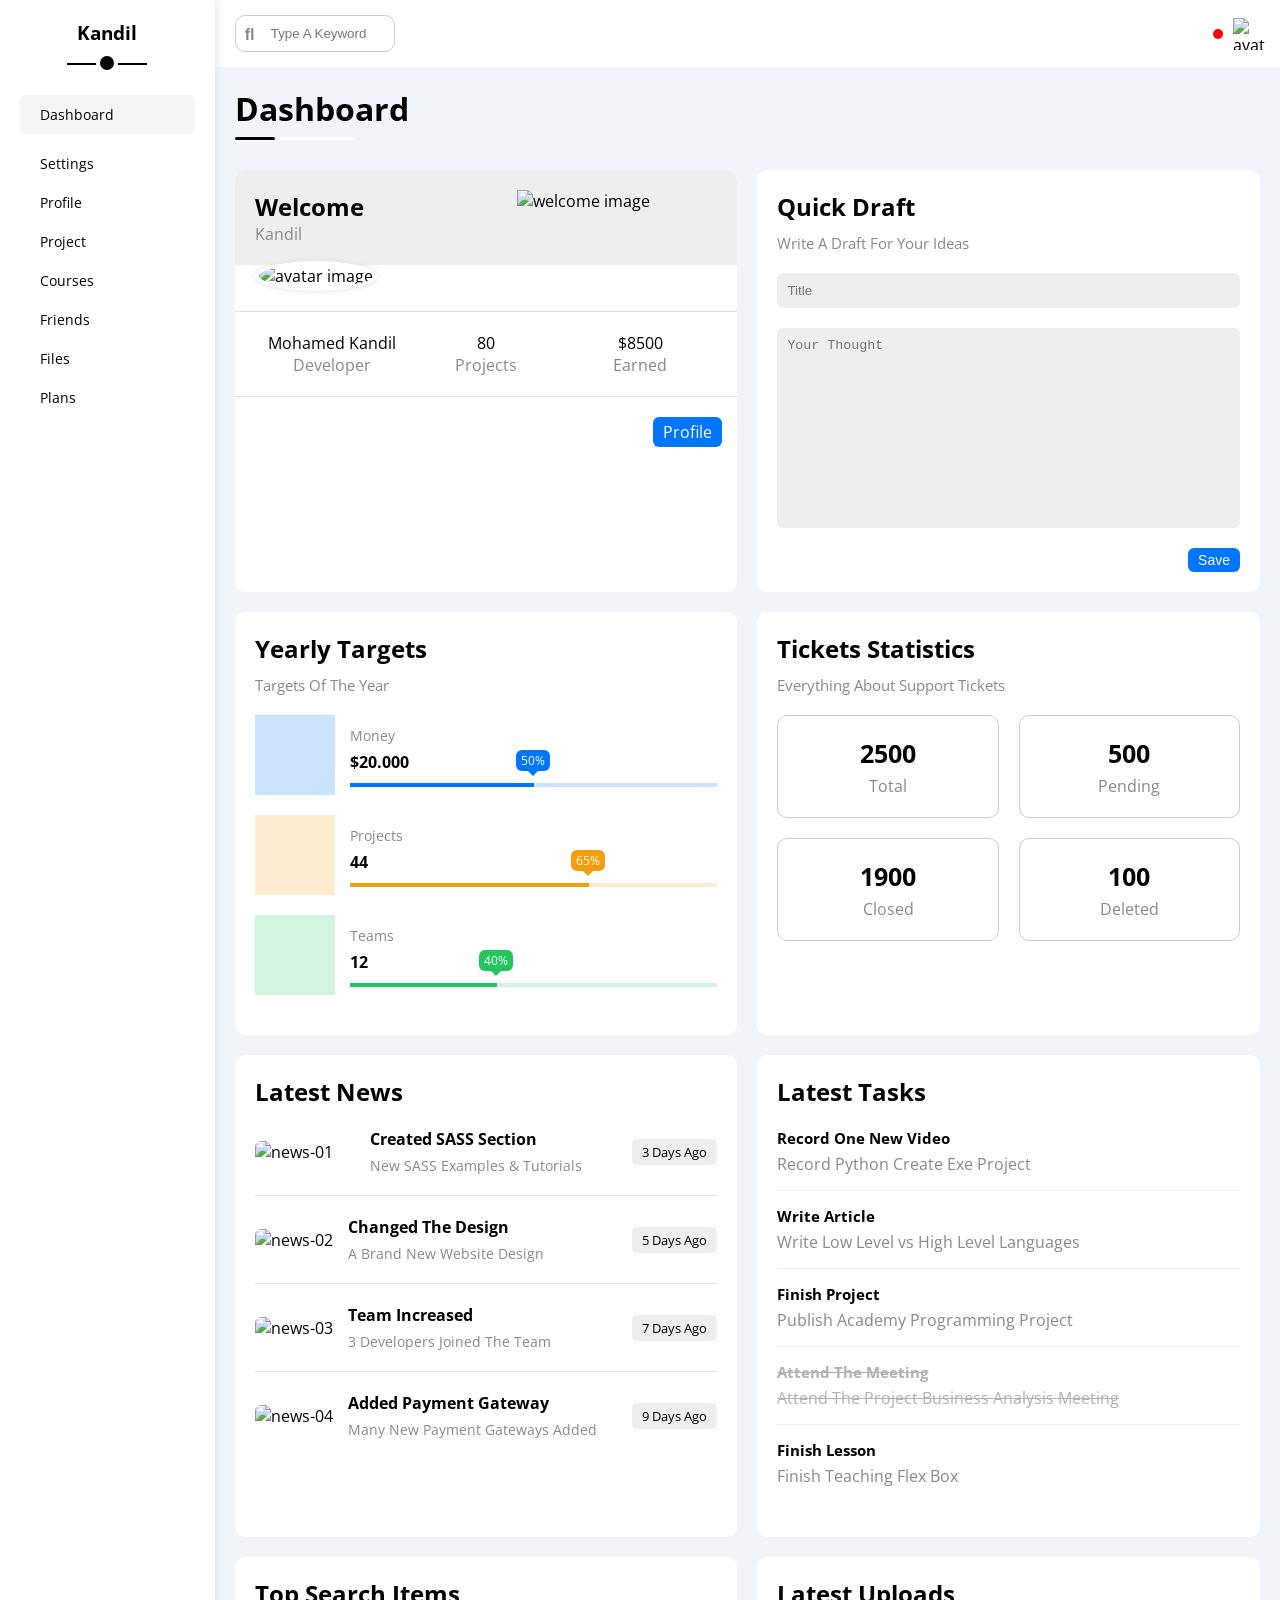
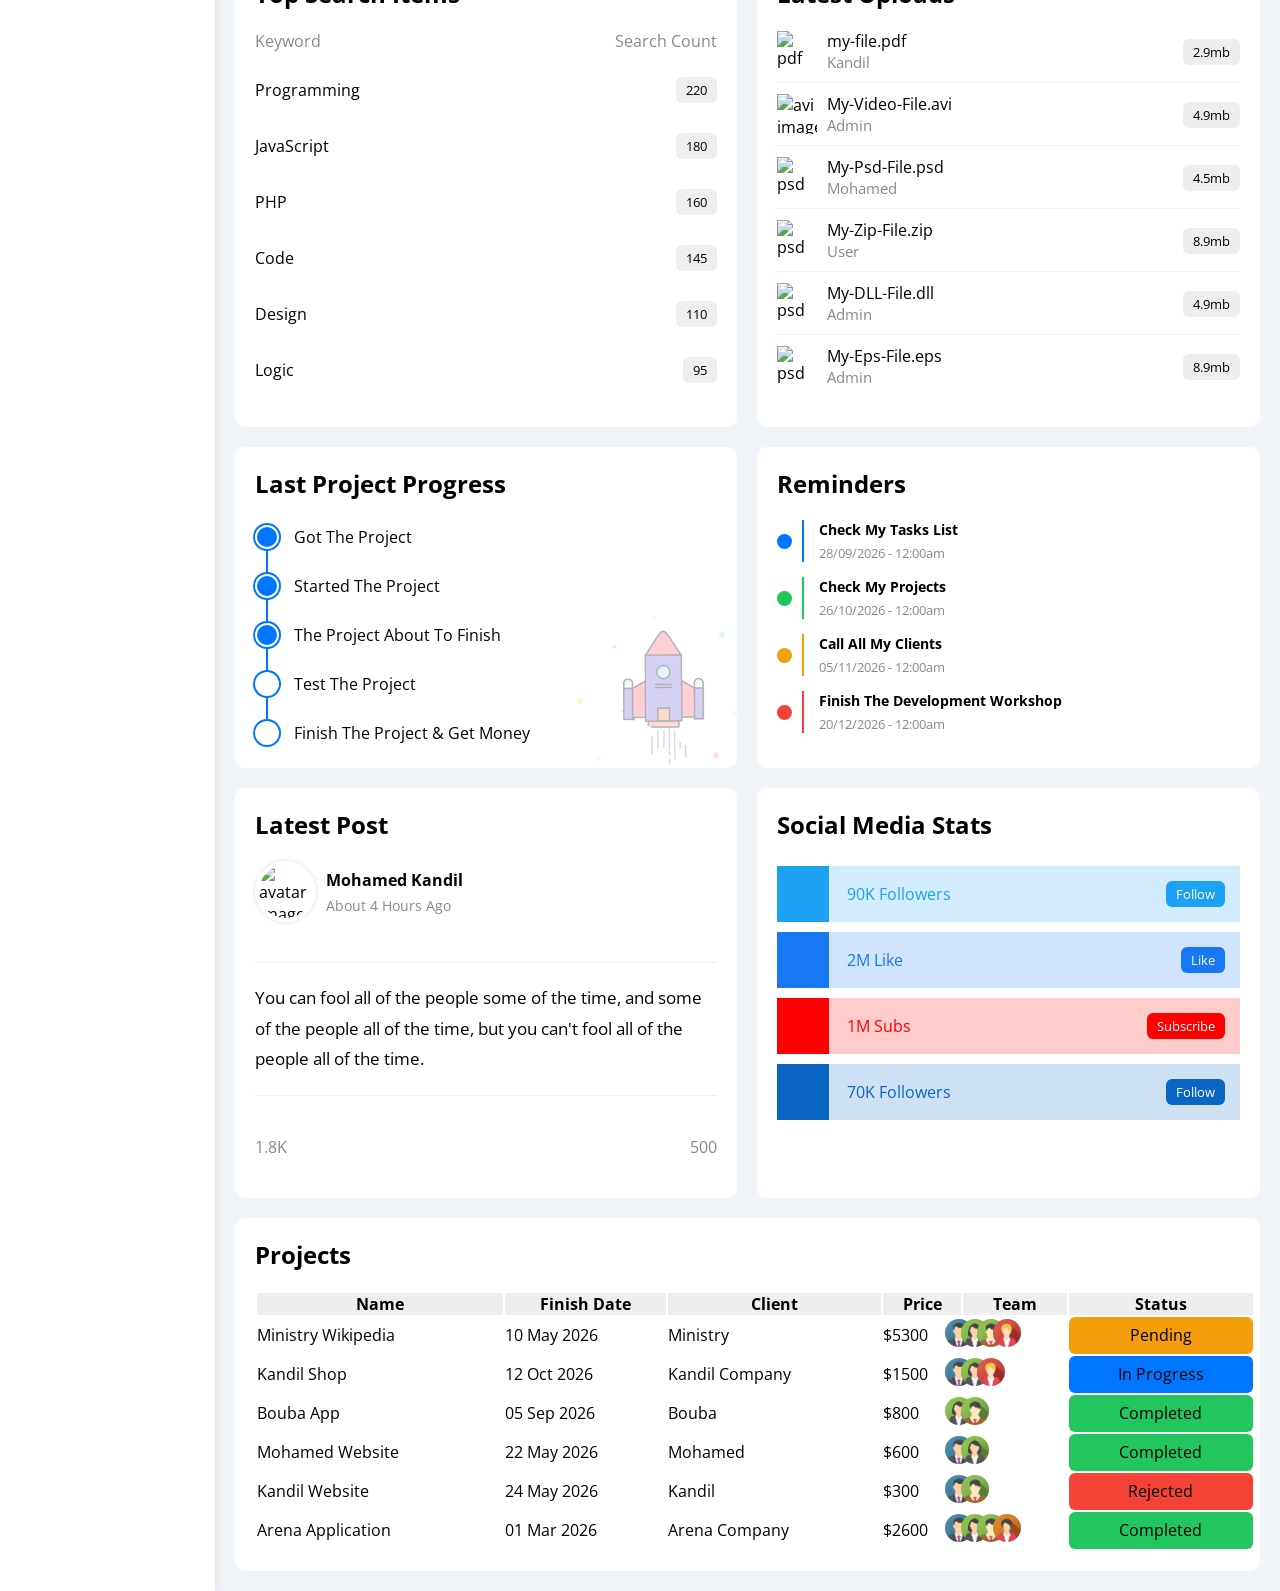
==== commit 167238a8: "Add Social Mediad and Projects table sections" ====
--- a/index.html
+++ b/index.html
@@ -132,6 +132,7 @@
         <h1 class="p-relative">Dashboard</h1>
         <!-- End Heading -->
 
+        <!-- Start Wrapper -->
         <div class="wrapper d-grid gap-20">
           <!-- Start  Box Welcome -->
           <div class="welcome bg-white radius-10 txt-c-mobile">
@@ -497,10 +498,16 @@
             <h2 class="mt-0 mb-20">Last Project Progress</h2>
             <ul class="m-0 p-relative">
               <li class="mt-25 d-flex align-center done">Got The Project</li>
-              <li class="mt-25 d-flex align-center done">Started The Project</li>
-              <li class="mt-25 d-flex align-center done">The Project About To Finish</li>
+              <li class="mt-25 d-flex align-center done">
+                Started The Project
+              </li>
+              <li class="mt-25 d-flex align-center done">
+                The Project About To Finish
+              </li>
               <li class="mt-25 d-flex align-center curent">Test The Project</li>
-              <li class="mt-25 d-flex align-center">Finish The Project & Get Money</li>
+              <li class="mt-25 d-flex align-center">
+                Finish The Project & Get Money
+              </li>
             </ul>
             <img
               src="images/project.png"
@@ -511,22 +518,50 @@
           <!-- End Last Project Progress -->
 
           <!-- Start Reminders -->
-          <div class="reminders p-20 bg-white radius-10">
+          <div class="reminders p-20 bg-white radius-10 p-relative">
             <h2 class="mt-0 mb-20">Reminders</h2>
-            <ul class="p-20">
-              <li class="p-relative">
-                <span class="circle"></span>
+            <ul>
+              <li class="d-flex align-center mb-15">
+                <span class="circle bg-blue mr-10"></span>
+
                 <div class="pl-15 blue">
-                  <p class="fw-bold mb-5">Check My Tasks List</p>
-                  <span class="d-block c-grey">28/09/2022 - 12:00am </span>
+                  <p class="fs-14 fw-bold mb-5">Check My Tasks List</p>
+                  <span class="fs-13 d-block c-grey">28/09/2026 - 12:00am</span>
                 </div>
               </li>
 
-              <li class="p-relative">
-                <span class="circle"></span>
+              <li class="d-flex align-center mb-15">
+                <span class="circle bg-green mr-10"></span>
+
                 <div class="pl-15 green">
-                  <p class="fw-bold mb-5">Check My Tasks List</p>
-                  <span class="d-block c-grey">28/09/2022 - 12:00am </span>
+                  <p class="fs-14 fw-bold mb-5">Check My Projects</p>
+                  <span class="fs-13 d-block c-grey"
+                    >26/10/2026 - 12:00am
+                  </span>
+                </div>
+              </li>
+
+              <li class="d-flex align-center mb-15">
+                <span class="circle bg-orange mr-10"></span>
+
+                <div class="pl-15 orange">
+                  <p class="fs-14 fw-bold mb-5">Call All My Clients</p>
+                  <span class="fs-13 d-block c-grey"
+                    >05/11/2026 - 12:00am
+                  </span>
+                </div>
+              </li>
+
+              <li class="d-flex align-center mb-15">
+                <span class="circle bg-red mr-10"></span>
+
+                <div class="pl-15 red">
+                  <p class="fs-14 fw-bold mb-5">
+                    Finish The Development Workshop
+                  </p>
+                  <span class="fs-13 d-block c-grey"
+                    >20/12/2026 - 12:00am
+                  </span>
                 </div>
               </li>
             </ul>
@@ -534,23 +569,26 @@
           <!-- End Reminders -->
 
           <!-- Start Post -->
-          <div class="post p-20 bg-white radius-10">
+          <div class="latest-post p-20 bg-white radius-10">
             <h2 class="mt-0 mb-20">Latest Post</h2>
             <div class="post-header d-flex align-center pb-20">
               <img src="images/avatar.png" alt="avatar image" />
               <div>
-                <span class="d-block fw-bold">Mohamed Kandil</span>
-                <span class="d-block c-grey">About 3 Hours Ago</span>
-              </div>
-            </div>
-            <div class="post-paragraph pt-20 pb-20 fs-17">
+                <span class="d-block mb-5 fw-bold">Mohamed Kandil</span>
+                <span class="d-block fs-14 c-grey">About 4 Hours Ago</span>
+              </div>
+            </div>
+
+            <div
+              class="post-paragraph pt-20 pb-20 mt-20 mb-20 fs-17 txt-c-mobile"
+            >
               <p>
                 You can fool all of the people some of the time, and some of the
                 people all of the time, but you can't fool all of the people all
                 of the time.
               </p>
             </div>
-            <div class="icons d-flex flex-between pt-20 pb-20 c-grey">
+            <div class="icons flex-between pt-20 pb-20 c-grey">
               <div>
                 <i class="fa-regular fa-heart fa-lg"></i>
                 <span>1.8K</span>
@@ -564,32 +602,132 @@
           <!-- End Post -->
 
           <!-- Start Social Media -->
-          <div class="social-media p-20 bg-white radius-10">
-            <h2 class="mt-0 mb-20">Social Media Stats</h2>
-            <div class="box twitter flex-between p-10 mb-10">
-              <i
-                class="fa-brands fa-twitter fa-2x c-white d-flex flex-center"
-              ></i>
-              <span class="social-stats">90K Followers</span>
-              <a href="#" class="btn-shape fs-13 c-white">Follow</a>
-            </div>
-
-            <div class="box facebook flex-between p-10 mb-10">
-              <i
-                class="fa-brands fa-facebook-f fa-2x c-white d-flex flex-center"
-              ></i>
-              <span class="social-stats">2M Like</span>
-              <a href="#" class="btn-shape fs-13 c-white">Like</a>
+          <div class="social-media p-20 bg-white radius-10 p-relative">
+            <h2 class="mt-0 mb-25">Social Media Stats</h2>
+
+            <div class="box twitter p-15 flex-between p-relative mb-10">
+              <i class="fa-brands fa-twitter fa-2x flex-center c-white"></i>
+              <span>90K Followers</span>
+              <a href="#" class="btn-shape c-white fs-13">Follow</a>
+            </div>
+
+            <div class="box facebook p-15 flex-between p-relative mb-10">
+              <i class="fa-brands fa-facebook fa-2x flex-center c-white"></i>
+              <span>2M Like</span>
+              <a href="#" class="btn-shape c-white fs-13">Like</a>
+            </div>
+
+            <div class="box youtube p-15 flex-between p-relative mb-10">
+              <i class="fa-brands fa-youtube fa-2x flex-center c-white"></i>
+              <span>1M Subs</span>
+              <a href="#" class="btn-shape c-white fs-13">Subscribe</a>
+            </div>
+
+            <div class="box linkedin p-15 flex-between p-relative mb-10">
+              <i class="fa-brands fa-linkedin fa-2x flex-center c-white"></i>
+              <span>70K Followers</span>
+              <a href="#" class="btn-shape c-white fs-13">Follow</a>
             </div>
           </div>
           <!-- End Social Media -->
-
-          <!-- Start Projects - table -->
-          <div class="project-table p-20 bg-white radius-10 w-full">
-            <h2 class="mt-0 mb-20">Projects</h2>
-          </div>
-          <!-- End  Projects - table -->
         </div>
+        <!-- End Wrapper -->
+
+        <!-- Start Projects - table  Outside Wrapper -->
+        <div class="project-table p-20 m-20 bg-white radius-10">
+          <h2 class="mt-0 mb-20">Projects</h2>
+          <table class="responsive-table">
+            <thead>
+              <tr>
+                <th>Name</th>
+                <th>Finish Date</th>
+                <th>Client</th>
+                <th>Price</th>
+                <th>Team</th>
+                <th>Status</th>
+              </tr>
+            </thead>
+            <tbody>
+              <tr>
+                <td>Ministry Wikipedia</td>
+                <td>10 May 2026</td>
+                <td>Ministry</td>
+                <td>$5300</td>
+                <td>
+                  <img src="images/team-01.png" alt="team-01 image" />
+                  <img src="images/team-02.png" alt="team-02 image" />
+                  <img src="images/team-03.png" alt="team-03 image" />
+                  <img src="images/team-05.png" alt="team-05 image" />
+                </td>
+                <td class="btn-shape bg-orange txt-center">Pending</td>
+              </tr>
+
+              <tr>
+                <td>Kandil Shop</td>
+                <td>12 Oct 2026</td>
+                <td>Kandil Company</td>
+                <td>$1500</td>
+                <td>
+                  <img src="images/team-01.png" alt="team-01 image" />
+                  <img src="images/team-02.png" alt="team-02 image" />
+                  <img src="images/team-05.png" alt="team-05 image" />
+                </td>
+                <td class="btn-shape bg-blue txt-center">In Progress</td>
+              </tr>
+
+              <tr>
+                <td>Bouba App</td>
+                <td>05 Sep 2026</td>
+                <td>Bouba</td>
+                <td>$800</td>
+                <td>
+                  <img src="images/team-02.png" alt="team-02 image" />
+                  <img src="images/team-03.png" alt="team-03 image" />
+                </td>
+                <td class="btn-shape bg-green txt-center">Completed</td>
+              </tr>
+
+              <tr>
+                <td>Mohamed Website</td>
+                <td>22 May 2026</td>
+                <td>Mohamed</td>
+                <td>$600</td>
+                <td>
+                  <img src="images/team-01.png" alt="team-01 image" />
+                  <img src="images/team-02.png" alt="team-02 image" />
+                </td>
+                <td class="btn-shape bg-green txt-center">Completed</td>
+              </tr>
+
+              <tr>
+                <td>Kandil Website</td>
+                <td>24 May 2026</td>
+                <td>Kandil</td>
+                <td>$300</td>
+                <td>
+                  <img src="images/team-01.png" alt="team-01 image" />
+                  <img src="images/team-03.png" alt="team-03 image" />
+                </td>
+                <td class="btn-shape bg-red txt-center">Rejected</td>
+              </tr>
+
+              <tr>
+                <td>Arena Application</td>
+                <td>01 Mar 2026</td>
+                <td>Arena Company</td>
+                <td>$2600</td>
+                <td>
+                  <img src="images/team-01.png" alt="team-01 image" />
+                  <img src="images/team-02.png" alt="team-02 image" />
+                  <img src="images/team-03.png" alt="team-03 image" />
+                  <img src="images/team-04.png" alt="team-04 image" />
+                </td>
+                <td class="btn-shape bg-green txt-center">Completed</td>
+              </tr>
+            </tbody>
+          </table>
+        </div>
+        <!-- End  Projects - table  Outside Wrapper -->
       </div>
       <!-- End Content -->
     </div>
--- a/css/framework.css
+++ b/css/framework.css
@@ -46,6 +46,15 @@
 }
 /* End Box Model */
 
+/* Start Position */
+.p-relative {
+  position: relative;
+}
+.p-absolute {
+  position: absolute;
+}
+/* End Position*/
+
 /* Start Padding */
 .p-0 {
   padding: 0;
@@ -131,6 +140,9 @@
 .mb-20 {
   margin-bottom: 20px;
 }
+.mb-25 {
+  margin-bottom: 25px;
+}
 .ml-10 {
   margin-left: 10px;
 }
@@ -161,13 +173,15 @@
 .c-ccc {
   color: #ccc;
 }
-
 /* End Colors */
 
 /* Start Background - Colors */
 .bg-white {
   background-color: white;
 }
+.bg-eee {
+  background-color: #eee;
+}
 .bg-grey {
   background-color: #f6f6f6;
 }
@@ -180,8 +194,8 @@
 .bg-green {
   background-color: var(--green-color);
 }
-.bg-eee {
-  background-color: #eee;
+.bg-red {
+  background-color: var(--red-color);
 }
 /* End Background - Colors */
 
@@ -227,21 +241,15 @@
 }
 /* End Border */
 
-/* Start Position */
-.p-relative {
-  position: relative;
-}
-.p-absolute {
-  position: absolute;
-}
-/* End Position*/
-
-/* Start Width */
+/* Start Width + height */
 .w-full {
   width: 100%;
 }
 .w-fit {
   width: fit-content;
+}
+.h-full {
+  height: 100%;
 }
 /* End Width */
 
--- a/css/master.css
+++ b/css/master.css
@@ -395,7 +395,7 @@
   content: "";
   width: 20px;
   height: 20px;
-  display: block;
+  /* display: block; */
   border-radius: 50%;
   background-color: white;
   border: 2px solid white;
@@ -427,86 +427,107 @@
 }
 /* End Project Progress */
 /* Start Reminders */
-.reminders .circle {
-  content: "";
-  position: absolute;
-  width: 14px;
-  height: 14px;
-  border-radius: 50%;
-  background-color: var(--blue-color);
-  top: 50%;
-  left: -20px;
-  transform: translate(-50%, -50%);
-}
-.reminders .circle {
-  content: "";
-  position: absolute;
-  width: 14px;
-  height: 14px;
-  border-radius: 50%;
-  background-color: var(--green-color);
-  top: 50%;
-  left: -20px;
-  transform: translate(-50%, -50%);
-}
-.reminders ul li .blue {
+.reminders ul li .circle {
+  width: 15px;
+  height: 15px;
+  border-radius: 50%;
+}
+.reminders ul li > .blue {
   border-left: 2px solid var(--blue-color);
+}
+.reminders ul li > .green {
+  border-left: 2px solid var(--green-color);
+}
+.reminders ul li > .orange {
+  border-left: 2px solid var(--orange-color);
+}
+.reminders ul li > .red {
+  border-left: 2px solid var(--red-color);
 }
 /* End Reminders */
 /* Start Post */
-.post img {
-  width: 64px;
-  height: 64px;
+.latest-post img {
+  width: 61px;
+  height: 61px;
   border-radius: 50%;
   border: 4px solid white;
   box-shadow: 0 0 5px #ddd;
   margin-right: 10px;
 }
-.post .post-header {
+
+.latest-post .post-paragraph {
+  line-height: 1.8;
+  border-top: 1px solid #eee;
   border-bottom: 1px solid #eee;
 }
-.post .post-paragraph {
-  line-height: 1.8;
-  border-bottom: 1px solid #eee;
-}
 /* End Post */
 
 /* Start Social Mediad */
+.social-media .box {
+  padding-left: 70px;
+  cursor: pointer;
+}
+.social-media .box i {
+  position: absolute;
+  top: 0;
+  left: 0;
+  width: 52px;
+  height: 100%;
+  transition: 0.3s;
+}
+.social-media .box i:hover {
+  transform: rotate(5deg);
+}
 .social-media .box.twitter {
   background-color: rgb(29 161 242 / 20%);
-}
-.social-media .social-stats {
-  flex: 1;
-}
-.social-media .box.twitter i {
-  background-color: #1da1f2;
-  width: 60px;
-  height: 60px;
-  transition: 0.3s;
-}
-.social-media .box i:hover {
-  transform: rotate(5deg);
-}
-
-.social-media .box.twitter span {
-  width: 60px;
-  height: 60px;
-  padding: 15px 15px 15px;
   color: #1da1f2;
 }
+.social-media .box.twitter i,
 .social-media .box.twitter a {
   background-color: #1da1f2;
 }
-
-/* Twitter #1da1f2*/
-/* Facebook #1877f2*/
-/* YouTube #ff0000*/
-/* LinkedIn #0a66c2*/
-/*  */
-/* <i class="fa-brands fa-youtube"></i> */
-/*<i class="fa-brands fa-linkedin"></i> */
-
+.social-media .box.facebook {
+  background-color: rgb(24 119 242 / 20%);
+  color: #1877f2;
+}
+.social-media .box.facebook i,
+.social-media .box.facebook a {
+  background-color: #1877f2;
+}
+.social-media .box.youtube {
+  background-color: rgb(255 0 0 / 20%);
+  color: #ff0000;
+}
+.social-media .box.youtube i,
+.social-media .box.youtube a {
+  background-color: #ff0000;
+}
+.social-media .box.linkedin {
+  background-color: rgb(10 102 194 / 20%);
+  color: #0a66c2;
+}
+.social-media .box.linkedin i,
+.social-media .box.linkedin a {
+  background-color: #0a66c2;
+}
 /* End Social Mediad */
+
 /* Start Projects - table  */
+.project-table .responsive-table {
+  overflow-x: auto;
+}
+.project-table table {
+  min-width: 1000px;
+}
+.project-table table thead {
+  background-color: #eee;
+}
+.project-table table tbody img {
+  width: 32px;
+  height: 32px;
+  border-radius: 50%;
+  padding: 2px;
+  margin-left: -20px;
+}
 /* End Projects - table  */
 /* End Wrapper */
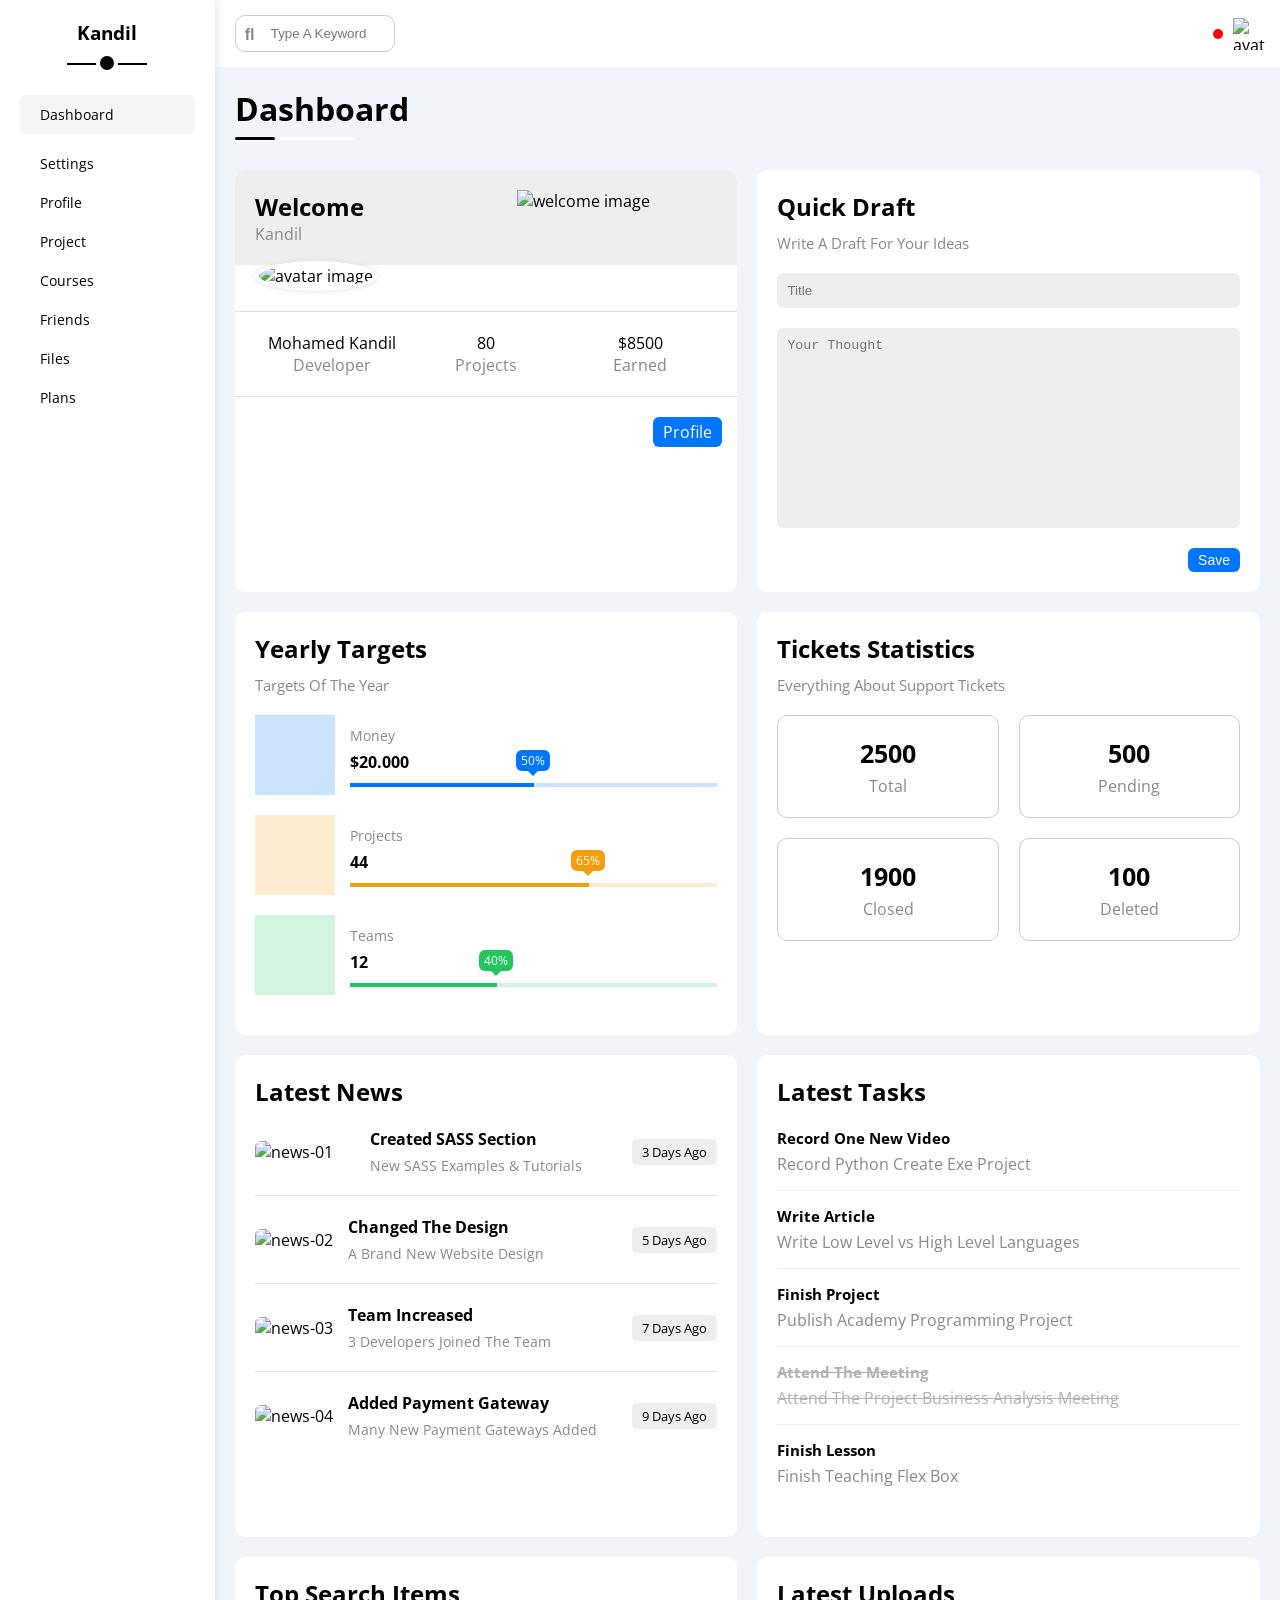
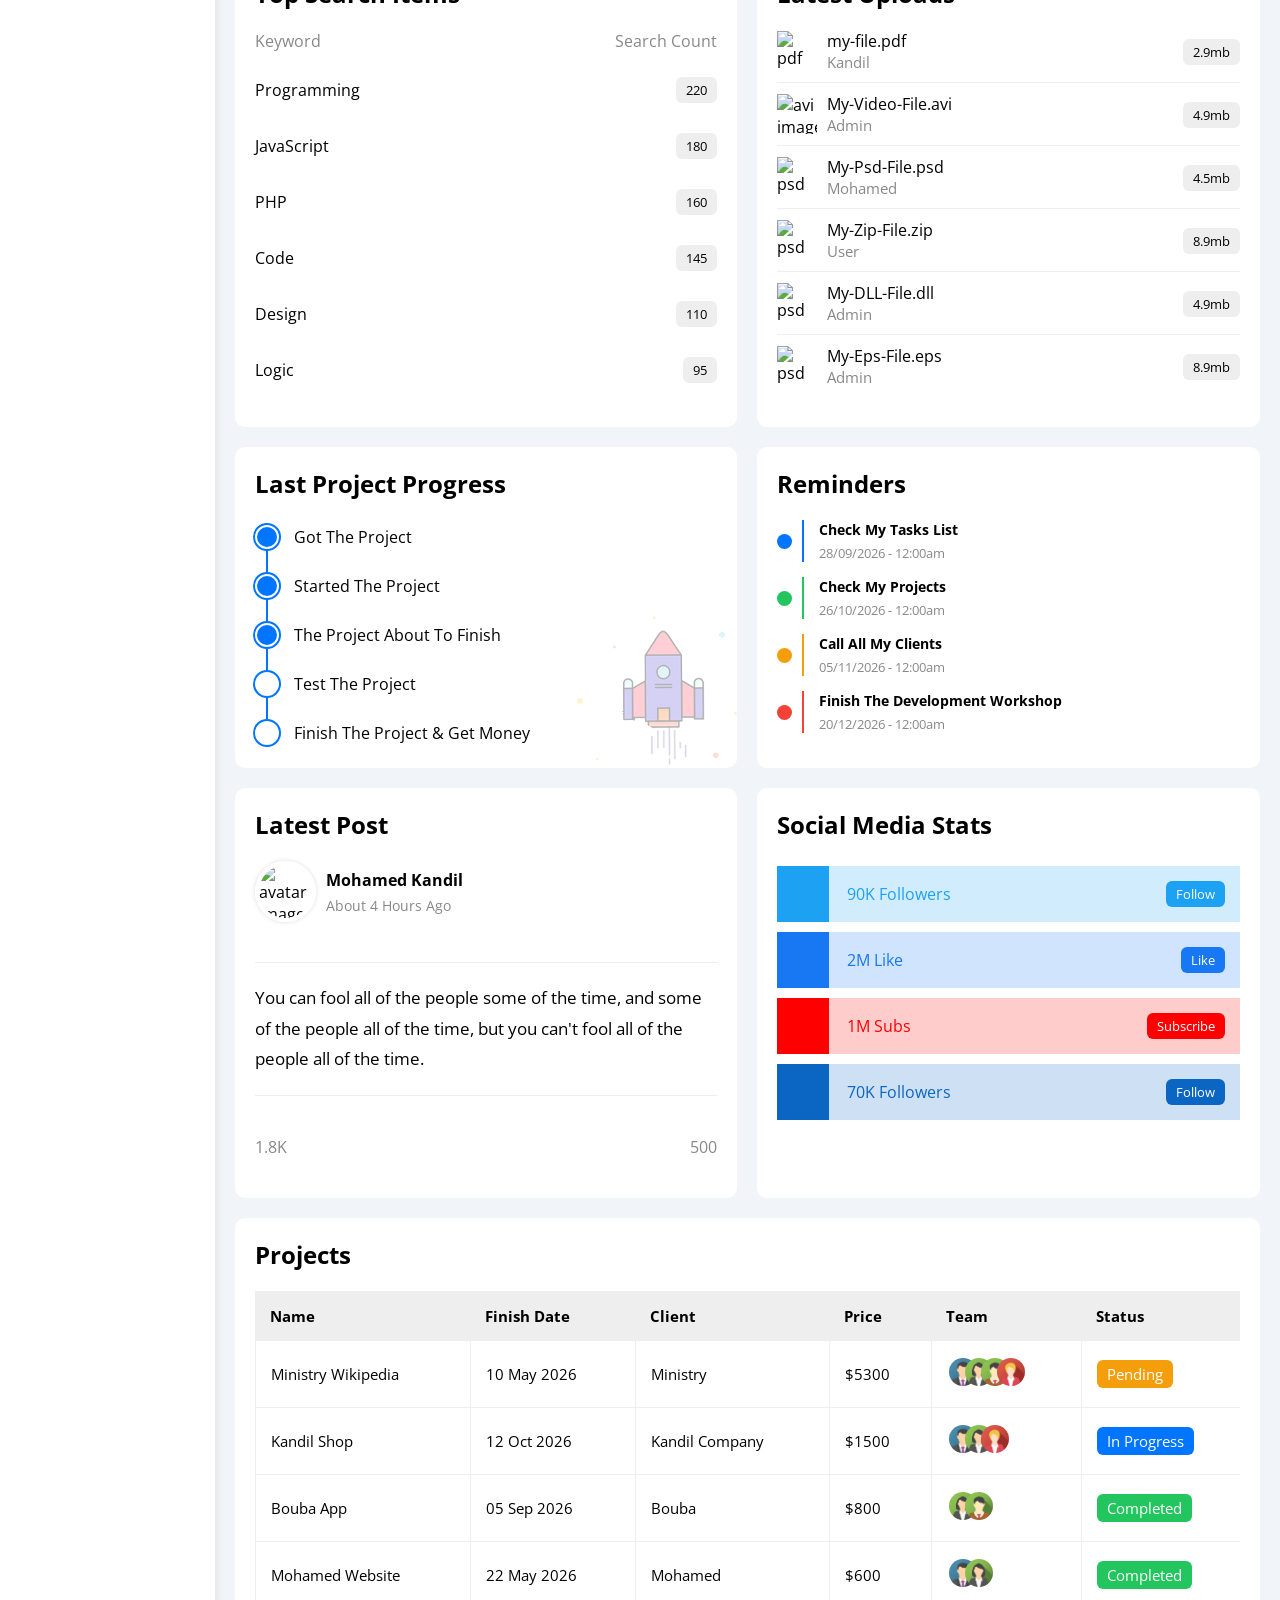
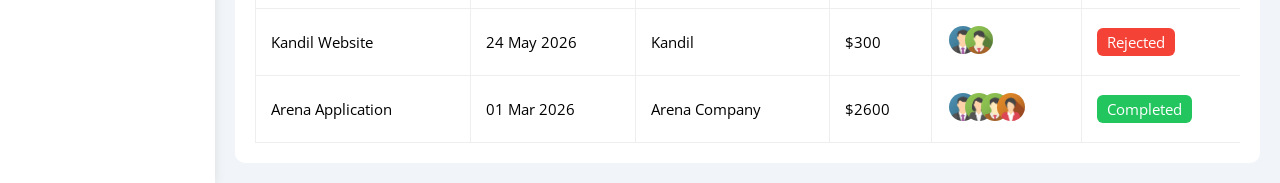
==== commit d68e0155: "finish project table section and finish Dashboard Page" ====
--- a/index.html
+++ b/index.html
@@ -636,96 +636,122 @@
         <!-- Start Projects - table  Outside Wrapper -->
         <div class="project-table p-20 m-20 bg-white radius-10">
           <h2 class="mt-0 mb-20">Projects</h2>
-          <table class="responsive-table">
-            <thead>
-              <tr>
-                <th>Name</th>
-                <th>Finish Date</th>
-                <th>Client</th>
-                <th>Price</th>
-                <th>Team</th>
-                <th>Status</th>
-              </tr>
-            </thead>
-            <tbody>
-              <tr>
-                <td>Ministry Wikipedia</td>
-                <td>10 May 2026</td>
-                <td>Ministry</td>
-                <td>$5300</td>
-                <td>
-                  <img src="images/team-01.png" alt="team-01 image" />
-                  <img src="images/team-02.png" alt="team-02 image" />
-                  <img src="images/team-03.png" alt="team-03 image" />
-                  <img src="images/team-05.png" alt="team-05 image" />
-                </td>
-                <td class="btn-shape bg-orange txt-center">Pending</td>
-              </tr>
-
-              <tr>
-                <td>Kandil Shop</td>
-                <td>12 Oct 2026</td>
-                <td>Kandil Company</td>
-                <td>$1500</td>
-                <td>
-                  <img src="images/team-01.png" alt="team-01 image" />
-                  <img src="images/team-02.png" alt="team-02 image" />
-                  <img src="images/team-05.png" alt="team-05 image" />
-                </td>
-                <td class="btn-shape bg-blue txt-center">In Progress</td>
-              </tr>
-
-              <tr>
-                <td>Bouba App</td>
-                <td>05 Sep 2026</td>
-                <td>Bouba</td>
-                <td>$800</td>
-                <td>
-                  <img src="images/team-02.png" alt="team-02 image" />
-                  <img src="images/team-03.png" alt="team-03 image" />
-                </td>
-                <td class="btn-shape bg-green txt-center">Completed</td>
-              </tr>
-
-              <tr>
-                <td>Mohamed Website</td>
-                <td>22 May 2026</td>
-                <td>Mohamed</td>
-                <td>$600</td>
-                <td>
-                  <img src="images/team-01.png" alt="team-01 image" />
-                  <img src="images/team-02.png" alt="team-02 image" />
-                </td>
-                <td class="btn-shape bg-green txt-center">Completed</td>
-              </tr>
-
-              <tr>
-                <td>Kandil Website</td>
-                <td>24 May 2026</td>
-                <td>Kandil</td>
-                <td>$300</td>
-                <td>
-                  <img src="images/team-01.png" alt="team-01 image" />
-                  <img src="images/team-03.png" alt="team-03 image" />
-                </td>
-                <td class="btn-shape bg-red txt-center">Rejected</td>
-              </tr>
-
-              <tr>
-                <td>Arena Application</td>
-                <td>01 Mar 2026</td>
-                <td>Arena Company</td>
-                <td>$2600</td>
-                <td>
-                  <img src="images/team-01.png" alt="team-01 image" />
-                  <img src="images/team-02.png" alt="team-02 image" />
-                  <img src="images/team-03.png" alt="team-03 image" />
-                  <img src="images/team-04.png" alt="team-04 image" />
-                </td>
-                <td class="btn-shape bg-green txt-center">Completed</td>
-              </tr>
-            </tbody>
-          </table>
+          <div class="responsive-table">
+            <table class="fs-15">
+              <thead>
+                <tr>
+                  <td>Name</td>
+                  <td>Finish Date</td>
+                  <td>Client</td>
+                  <td>Price</td>
+                  <td>Team</td>
+                  <td>Status</td>
+                </tr>
+              </thead>
+              <tbody>
+                <tr>
+                  <td>Ministry Wikipedia</td>
+                  <td>10 May 2026</td>
+                  <td>Ministry</td>
+                  <td>$5300</td>
+                  <td>
+                    <img src="images/team-01.png" alt="team-01 image" />
+                    <img src="images/team-02.png" alt="team-02 image" />
+                    <img src="images/team-03.png" alt="team-03 image" />
+                    <img src="images/team-05.png" alt="team-05 image" />
+                  </td>
+                  <td>
+                    <span class="btn-shape bg-orange txt-center c-white"
+                      >Pending</span
+                    >
+                  </td>
+                </tr>
+
+                <tr>
+                  <td>Kandil Shop</td>
+                  <td>12 Oct 2026</td>
+                  <td>Kandil Company</td>
+                  <td>$1500</td>
+                  <td>
+                    <img src="images/team-01.png" alt="team-01 image" />
+                    <img src="images/team-02.png" alt="team-02 image" />
+                    <img src="images/team-05.png" alt="team-05 image" />
+                  </td>
+                  <td>
+                    <span class="btn-shape bg-blue txt-center c-white"
+                      >In Progress</span
+                    >
+                  </td>
+                </tr>
+
+                <tr>
+                  <td>Bouba App</td>
+                  <td>05 Sep 2026</td>
+                  <td>Bouba</td>
+                  <td>$800</td>
+                  <td>
+                    <img src="images/team-02.png" alt="team-02 image" />
+                    <img src="images/team-03.png" alt="team-03 image" />
+                  </td>
+                  <td>
+                    <span class="btn-shape bg-green txt-center c-white"
+                      >Completed</span
+                    >
+                  </td>
+                </tr>
+
+                <tr>
+                  <td>Mohamed Website</td>
+                  <td>22 May 2026</td>
+                  <td>Mohamed</td>
+                  <td>$600</td>
+                  <td>
+                    <img src="images/team-01.png" alt="team-01 image" />
+                    <img src="images/team-02.png" alt="team-02 image" />
+                  </td>
+                  <td>
+                    <span class="btn-shape bg-green txt-center c-white"
+                      >Completed</span
+                    >
+                  </td>
+                </tr>
+
+                <tr>
+                  <td>Kandil Website</td>
+                  <td>24 May 2026</td>
+                  <td>Kandil</td>
+                  <td>$300</td>
+                  <td>
+                    <img src="images/team-01.png" alt="team-01 image" />
+                    <img src="images/team-03.png" alt="team-03 image" />
+                  </td>
+                  <td>
+                    <span class="btn-shape bg-red txt-center c-white"
+                      >Rejected</span
+                    >
+                  </td>
+                </tr>
+
+                <tr>
+                  <td>Arena Application</td>
+                  <td>01 Mar 2026</td>
+                  <td>Arena Company</td>
+                  <td>$2600</td>
+                  <td>
+                    <img src="images/team-01.png" alt="team-01 image" />
+                    <img src="images/team-02.png" alt="team-02 image" />
+                    <img src="images/team-03.png" alt="team-03 image" />
+                    <img src="images/team-04.png" alt="team-04 image" />
+                  </td>
+                  <td>
+                    <span class="btn-shape bg-green txt-center c-white"
+                      >Completed</span
+                    >
+                  </td>
+                </tr>
+              </tbody>
+            </table>
+          </div>
         </div>
         <!-- End  Projects - table  Outside Wrapper -->
       </div>
--- a/css/framework.css
+++ b/css/framework.css
@@ -55,6 +55,11 @@
 }
 /* End Position*/
 
+
+
+
+
+
 /* Start Padding */
 .p-0 {
   padding: 0;
--- a/css/master.css
+++ b/css/master.css
@@ -517,16 +517,36 @@
   overflow-x: auto;
 }
 .project-table table {
-  min-width: 1000px;
-}
+  width: 100%; /*علشان يملى الشاشة*/
+  min-width: 1000px; /*علشان اما تصغر الشاشة الكلام مايدخلش في بعضة*/
+  border-spacing: 0;
+}
+
 .project-table table thead {
+  font-weight: bold;
   background-color: #eee;
+}
+.project-table table td {
+  padding: 15px;
+}
+.project-table table tbody td {
+  border-bottom: 1px solid #eee;
+  border-left: 1px solid #eee;
+  transition: 0.3s;
+}
+.project-table table tbody td:last-child {
+  border-right: 1px solid #eee;
+}
+.project-table table tbody tr:hover td {
+  background-color: #f7f7f7;
 }
 .project-table table tbody img {
   width: 32px;
   height: 32px;
   border-radius: 50%;
   padding: 2px;
+}
+.project-table table tbody img:not(:first-child) {
   margin-left: -20px;
 }
 /* End Projects - table  */
